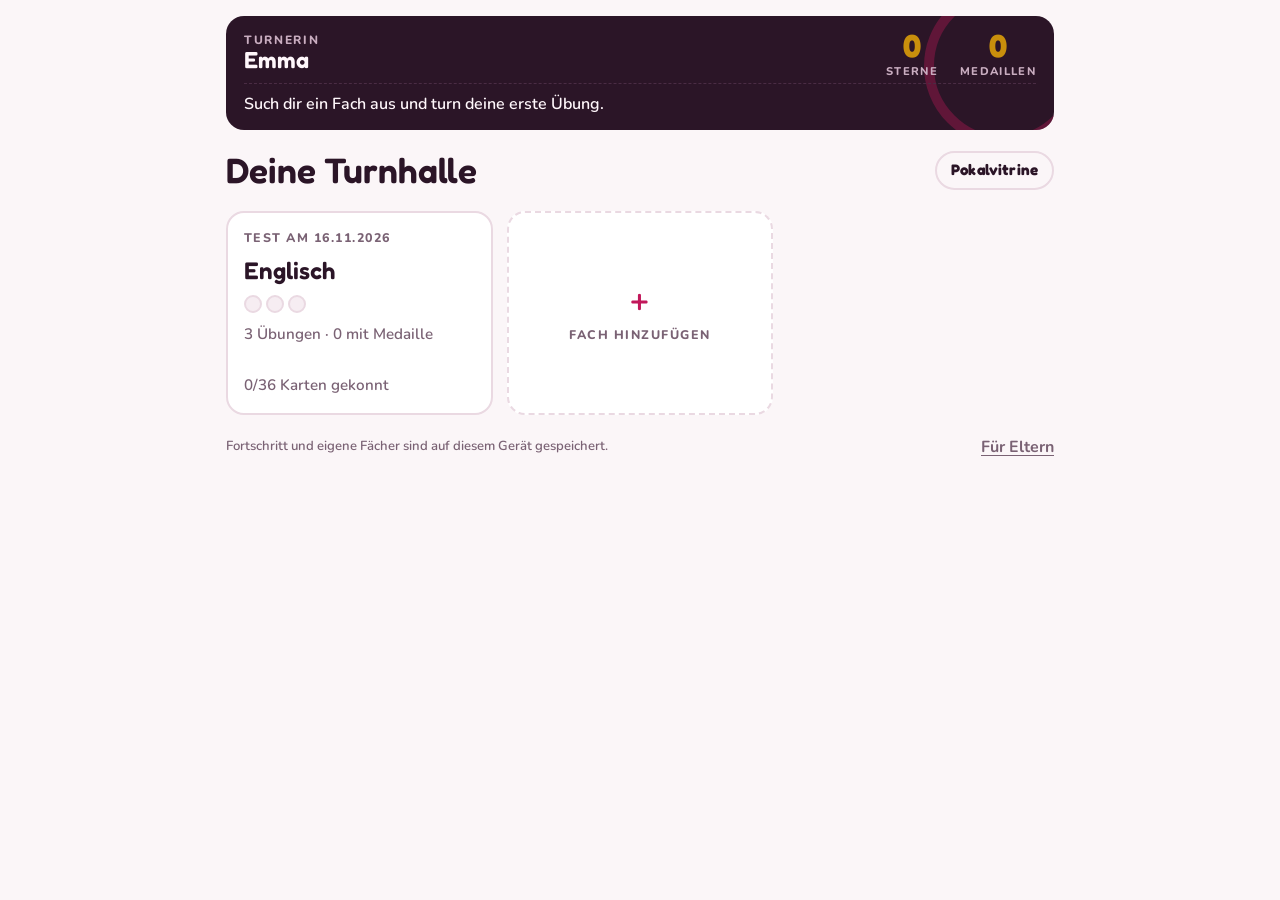
==== index.html @ 02ed82b4 "Emmas Turnhalle: Lernapp und Eltern-App für GitHub Pages Co-Authored-By: Claude Opus 5.5 <noreply@an" ====
<!doctype html>
<html lang="de">
<head>
<meta charset="utf-8">
<meta name="viewport" content="width=device-width,initial-scale=1,viewport-fit=cover">
<title>Emmas Turnhalle</title>
<meta name="theme-color" content="#2b1527">
<meta name="apple-mobile-web-app-capable" content="yes">
<meta name="mobile-web-app-capable" content="yes">
<meta name="apple-mobile-web-app-title" content="Turnhalle">
<link rel="icon" type="image/svg+xml" href="icons/icon.svg">
<link rel="icon" type="image/png" sizes="32x32" href="icons/icon-32.png">
<link rel="apple-touch-icon" href="icons/apple-touch-icon.png">
<link rel="manifest" href="manifest.webmanifest">
<link rel="preconnect" href="https://fonts.googleapis.com">
<link rel="preconnect" href="https://fonts.gstatic.com" crossorigin>
<link rel="stylesheet" href="https://fonts.googleapis.com/css2?family=Fredoka:wght@500;600;700&family=Nunito:wght@400;600;700;800&display=swap">
<link rel="stylesheet" href="app.css">
<style>:root{padding-top:env(safe-area-inset-top,0px);padding-bottom:env(safe-area-inset-bottom,0px)}body{margin:0}img{max-width:100%}[hidden]{display:none!important}</style>
</head>
<body>
<canvas id="confetti" hidden></canvas>
<main class="wrap" id="app" aria-live="polite"></main>
<script src="content.js"></script>
<script src="app.js"></script>
</body>
</html>
---- app.css ----
/* Layout: one column "Turnhalle" — Wertungstafel oben, Schwebebalken als Fortschritt, Übungskarte darunter. Elternbereich unter #eltern im selben Stil, ruhiger. */
:root{
  --chalk:#fbf6f8;      /* Magnesia-Weiß, leicht beerig */
  --surface:#ffffff;
  --surface-2:#f6edf2;
  --ink:#2b1527;
  --muted:#7a6274;
  --line:#ead9e2;
  --berry:#c2185b;      /* Turnanzug: Akzent */
  --berry-ink:#ffffff;
  --berry-soft:#fbe3ee;
  --mat:#2c6bb0;        /* Turnmatte */
  --mat-soft:#e2edf9;
  --beam:#c99a6e;       /* Schwebebalken, Wildleder */
  --beam-dark:#8f6744;
  --gold:#c98f0c; --silver:#7f8c99; --bronze:#b0622f;
  --good:#1f8a5b; --good-soft:#e1f4ea; --bad:#cf3434; --bad-soft:#fbe5e5;
  --board-bg:#2b1527; --board-fg:#fff7fb; --board-muted:#c9adc0; --board-line:#4a2c44;
  --skin:#f1c7a5; --hair:#5a3825;
  --f-display:"Fredoka","Trebuchet MS",system-ui,sans-serif;
  --f-body:"Nunito",system-ui,-apple-system,"Segoe UI",sans-serif;
}
@media (prefers-color-scheme:dark){:root:not([data-theme="light"]){
  --chalk:#170e15; --surface:#22141f; --surface-2:#2c1a28; --ink:#f8ebf2; --muted:#b99cb0; --line:#3d2737;
  --berry:#ff5c9d; --berry-ink:#2a0716; --berry-soft:#3d1428; --mat:#6aa6ea; --mat-soft:#16263a;
  --beam:#b98b60; --beam-dark:#7a5636; --gold:#f1c24a; --silver:#c3ccd5; --bronze:#d98a57;
  --good:#57cf92; --good-soft:#143224; --bad:#ff7b7b; --bad-soft:#3a1717;
  --board-bg:#0e070c; --board-fg:#fff7fb; --board-muted:#b99cb0; --board-line:#3d2737; --hair:#3a2418;
  color-scheme:dark}}
:root[data-theme="dark"]{
  --chalk:#170e15; --surface:#22141f; --surface-2:#2c1a28; --ink:#f8ebf2; --muted:#b99cb0; --line:#3d2737;
  --berry:#ff5c9d; --berry-ink:#2a0716; --berry-soft:#3d1428; --mat:#6aa6ea; --mat-soft:#16263a;
  --beam:#b98b60; --beam-dark:#7a5636; --gold:#f1c24a; --silver:#c3ccd5; --bronze:#d98a57;
  --good:#57cf92; --good-soft:#143224; --bad:#ff7b7b; --bad-soft:#3a1717;
  --board-bg:#0e070c; --board-fg:#fff7fb; --board-muted:#b99cb0; --board-line:#3d2737; --hair:#3a2418;
  color-scheme:dark}
*{box-sizing:border-box}
html,body{background:var(--chalk);color:var(--ink)}
body{font-family:var(--f-body);font-size:16px;line-height:1.5;-webkit-font-smoothing:antialiased}
body::before{content:"";position:fixed;inset:0 0 auto;height:env(safe-area-inset-top,0px);z-index:10;background:var(--chalk)}
.wrap{max-width:860px;margin:0 auto;padding-left:max(16px,env(safe-area-inset-left,0px));padding-right:max(16px,env(safe-area-inset-right,0px));padding-block:16px 48px;display:flex;flex-direction:column;gap:20px}
h1,h2,h3{font-family:var(--f-display);font-weight:600;text-wrap:balance;margin:0;line-height:1.15}
h1{font-size:clamp(1.6rem,4.5vw,2.2rem)}
h2{font-size:clamp(1.2rem,3.4vw,1.5rem)}
h3{font-size:1.1rem}
p{margin:0}
button{font:inherit;color:inherit;cursor:pointer}
button:focus-visible,input:focus-visible,textarea:focus-visible,a:focus-visible{outline:3px solid var(--berry);outline-offset:2px}
.eyebrow{text-transform:uppercase;letter-spacing:.12em;font-size:.78rem;color:var(--muted);font-weight:800}
.muted{color:var(--muted)}
.row{display:flex;gap:10px;flex-wrap:wrap;align-items:center}
.spread{display:flex;gap:12px;flex-wrap:wrap;align-items:center;justify-content:space-between}
.num{font-variant-numeric:tabular-nums}

/* Buttons */
.btn{border:2px solid var(--line);background:var(--surface);border-radius:999px;padding:10px 18px;font-weight:700;font-family:var(--f-display);font-size:1.02rem;letter-spacing:.01em;transition:transform .08s,background .15s,border-color .15s}
.btn:hover{border-color:var(--muted)}
.btn:active{transform:translateY(1px)}
.btn:disabled{opacity:.45;cursor:not-allowed}
.btn.primary{background:var(--berry);color:var(--berry-ink);border-color:var(--berry)}
.btn.primary:hover{filter:brightness(1.07)}
.btn.mat{background:var(--mat);color:#fff;border-color:var(--mat)}
.btn.ghost{background:transparent}
.btn.danger{border-color:var(--bad);color:var(--bad);background:transparent}
.btn.small{padding:6px 14px;font-size:.95rem}
.back{background:none;border:0;color:var(--muted);font-weight:800;padding:4px 0;align-self:flex-start}
.back:hover{color:var(--ink)}
.linkbtn{background:none;border:0;padding:0;color:var(--muted);text-decoration:underline;text-underline-offset:3px;font-weight:700}

/* Wertungstafel */
.board{background:var(--board-bg);color:var(--board-fg);border-radius:18px;padding:14px 18px;display:grid;grid-template-columns:1fr auto auto;gap:6px 22px;align-items:center;position:relative;overflow:hidden}
.board::after{content:"";position:absolute;right:-30px;top:-30px;width:140px;height:140px;border:10px solid var(--berry);border-radius:50%;opacity:.35;pointer-events:none}
.board .who{font-family:var(--f-display);font-size:1.45rem;line-height:1.1;min-width:0;overflow-wrap:anywhere;font-weight:600}
.board .who small{display:block;font-family:var(--f-body);font-size:.75rem;letter-spacing:.14em;color:var(--board-muted);text-transform:uppercase;font-weight:800}
.digit{font-family:var(--f-display);font-weight:700;font-size:2rem;line-height:1;color:var(--gold);font-variant-numeric:tabular-nums;text-align:center;position:relative;z-index:1}
.digit small{display:block;font-family:var(--f-body);font-size:.7rem;letter-spacing:.12em;color:var(--board-muted);font-weight:800;margin-top:4px;text-transform:uppercase}
.board .ticker{grid-column:1/-1;border-top:1px dashed var(--board-line);padding-top:8px;font-weight:600;position:relative;z-index:1}
.ticker b{color:var(--gold)}

/* Fächer */
.grid{display:grid;grid-template-columns:repeat(auto-fill,minmax(230px,1fr));gap:14px}
.subj{background:var(--surface);border:2px solid var(--line);border-radius:18px;padding:16px;display:flex;flex-direction:column;gap:10px;text-align:left;min-width:0}
.subj:hover{border-color:var(--berry)}
.subj .meta{color:var(--muted);font-size:.95rem;font-weight:600}
.subj.add{border-style:dashed;align-items:center;justify-content:center;text-align:center;min-height:150px;color:var(--muted)}
.subj.add .plus{font-family:var(--f-display);font-size:2.2rem;color:var(--berry);line-height:1}
.bar{height:8px;background:var(--surface-2);border-radius:99px;overflow:hidden}
.bar i{display:block;height:100%;background:var(--berry);border-radius:99px}
.medals{display:flex;gap:4px;flex-wrap:wrap}
.m{width:18px;height:18px;border-radius:50%;display:inline-block;border:2px solid var(--line);background:var(--surface-2)}
.m.gold{background:var(--gold);border-color:var(--gold)}
.m.silber{background:var(--silver);border-color:var(--silver)}
.m.bronze{background:var(--bronze);border-color:var(--bronze)}
.empty{background:var(--surface);border:2px dashed var(--line);border-radius:18px;padding:22px;display:flex;flex-direction:column;gap:10px;align-items:flex-start}

/* Übungsliste */
.wk{background:var(--mat);color:#fff;border-radius:18px;padding:16px 18px;display:flex;gap:14px;align-items:center;justify-content:space-between;flex-wrap:wrap}
.wk p{opacity:.92;max-width:46ch}
.wk .eyebrow{color:#fff;opacity:.85}
.wk .btn{background:#fff;color:#1d3f66;border-color:#fff}
.plays{display:flex;flex-direction:column;gap:10px}
.play{background:var(--surface);border:1px solid var(--line);border-radius:16px;padding:14px 16px;display:grid;grid-template-columns:auto 1fr auto;gap:6px 14px;align-items:center}
.play .no{font-family:var(--f-display);font-weight:700;font-size:1.4rem;color:var(--muted);width:2ch;text-align:center;font-variant-numeric:tabular-nums}
.play .info{min-width:0;display:flex;flex-direction:column;gap:4px}
.play .actions{display:flex;gap:8px;flex-wrap:wrap;justify-content:flex-end}
.chips{display:flex;gap:6px;flex-wrap:wrap}
.chip{font-size:.8rem;font-weight:800;border:1px solid var(--line);border-radius:99px;padding:1px 10px;color:var(--muted)}
.chip.ok{border-color:var(--good);color:var(--good)}
.chip.gold{border-color:var(--gold);color:var(--gold)}
.chip.silber{border-color:var(--silver);color:var(--silver)}
.chip.bronze{border-color:var(--bronze);color:var(--bronze)}
@media (max-width:560px){
  .play{grid-template-columns:auto 1fr}
  .play .actions{grid-column:1/-1;justify-content:stretch}
  .play .actions .btn{flex:1}
}

/* Schwebebalken */
.gym{position:relative;height:112px;border-radius:16px;background:linear-gradient(var(--surface-2),var(--surface-2)) ;overflow:hidden;border:1px solid var(--line)}
.gym .floor{position:absolute;left:0;right:0;bottom:0;height:16px;background:var(--line)}
.gym .beam{position:absolute;left:6%;width:80%;bottom:42px;height:12px;border-radius:6px;background:var(--beam);box-shadow:inset 0 -3px 0 var(--beam-dark)}
.gym .leg{position:absolute;bottom:16px;width:6px;height:26px;background:var(--beam-dark);border-radius:2px}
.gym .tick{position:absolute;bottom:47px;width:2px;height:3px;background:var(--beam-dark);opacity:.6;transform:translateX(-50%)}
.gym .tick.done{background:var(--berry);opacity:1;height:4px}
.gym .matte{position:absolute;right:2%;width:11%;bottom:16px;height:10px;border-radius:4px 4px 0 0;background:var(--mat)}
.fig{position:absolute;bottom:54px;width:30px;height:40px;transform:translateX(-50%);transform-origin:50% 70%}
.fig.on-mat{bottom:26px}
.fig svg{display:block;width:100%;height:100%}
.fig.hop{animation:hop .75s cubic-bezier(.3,.7,.3,1) both}
.fig.wobble{animation:wobble .6s ease-in-out both}
.fig.dismount{animation:dismount 1s cubic-bezier(.3,.7,.3,1) both}
@keyframes hop{0%{left:var(--from);transform:translate(-50%,0) rotate(0)}50%{transform:translate(-50%,-38px) rotate(180deg)}100%{left:var(--to);transform:translate(-50%,0) rotate(360deg)}}
@keyframes wobble{0%,100%{transform:translateX(-50%) rotate(0)}20%{transform:translateX(-50%) rotate(-14deg)}45%{transform:translateX(-50%) rotate(11deg)}70%{transform:translateX(-50%) rotate(-6deg)}}
@keyframes dismount{0%{left:var(--from);bottom:54px;transform:translate(-50%,0) rotate(0)}55%{bottom:96px;transform:translate(-50%,0) rotate(400deg)}100%{left:var(--to);bottom:26px;transform:translate(-50%,0) rotate(720deg)}}
.status{display:flex;gap:10px;flex-wrap:wrap;justify-content:space-between;font-weight:700}
.status b{color:var(--berry)}
.timer{font-family:var(--f-display);font-weight:700;font-size:1.6rem;color:var(--berry);font-variant-numeric:tabular-nums;line-height:1}
.timer.low{color:var(--bad)}
.combo{display:inline-flex;gap:3px;align-items:center}
.combo i{width:10px;height:10px;border-radius:50%;background:var(--line);display:inline-block}
.combo i.on{background:var(--gold)}

/* Übungskarte */
.card{background:var(--surface);border:2px solid var(--line);border-radius:20px;padding:20px;display:flex;flex-direction:column;gap:16px}
.qtag{text-transform:uppercase;letter-spacing:.12em;font-size:.78rem;color:var(--berry);font-weight:800}
.q{font-size:clamp(1.12rem,3vw,1.35rem);font-weight:700;line-height:1.35;max-width:60ch}
.opts{display:grid;grid-template-columns:1fr 1fr;gap:10px}
@media (max-width:600px){.opts{grid-template-columns:1fr}}
.opt{text-align:left;background:var(--surface-2);border:2px solid transparent;border-radius:14px;padding:12px 14px;display:flex;gap:12px;align-items:flex-start;font-size:1.02rem;line-height:1.35;min-width:0;font-weight:600}
.opt:hover:not(:disabled){border-color:var(--berry)}
.opt .k{font-family:var(--f-display);font-weight:700;color:var(--muted);flex:none;width:1.5em;height:1.5em;border-radius:50%;background:var(--surface);display:grid;place-items:center;font-size:.9rem}
.opt.right{border-color:var(--good);background:var(--good-soft)}
.opt.wrong{border-color:var(--bad);background:var(--bad-soft)}
.opt:disabled{cursor:default}
.tf{display:grid;grid-template-columns:1fr 1fr;gap:10px}
.tf .opt{justify-content:center;font-family:var(--f-display);font-size:1.15rem}
.order-pool,.order-ans{display:flex;flex-wrap:wrap;gap:8px;min-height:52px;padding:8px;border-radius:14px}
.order-ans{border:2px dashed var(--line);counter-reset:o}
.tok{border:2px solid var(--line);background:var(--surface-2);border-radius:12px;padding:8px 12px;font-weight:700}
.order-ans .tok{border-color:var(--berry)}
.order-ans .tok::before{counter-increment:o;content:counter(o) ". ";color:var(--berry)}
.order-ans .tok.right{border-color:var(--good)}
.order-ans .tok.wrong{border-color:var(--bad)}
.vocab{font-family:var(--f-display);font-weight:600;font-size:clamp(1.6rem,6vw,2.2rem);color:var(--berry);line-height:1.15;overflow-wrap:anywhere}
.gap{display:inline-block;min-width:5ch;border-bottom:3px solid var(--berry);color:var(--good);padding:0 4px}
.wform{display:flex;flex-direction:column;gap:10px}
#w-in{font-size:1.3rem;padding:12px 14px;font-weight:700}
#w-in.right{border-color:var(--good);background:var(--good-soft)}
#w-in.wrong{border-color:var(--bad);background:var(--bad-soft)}
.hintline{font-size:1.05rem;letter-spacing:.04em}
.sr{position:absolute;width:1px;height:1px;overflow:hidden;clip:rect(0 0 0 0)}
label.check{flex-direction:row;align-items:center;gap:10px;text-transform:none;letter-spacing:0;font-size:1rem;color:var(--ink);font-weight:700}
label.check input{width:22px;height:22px;flex:none;accent-color:var(--berry)}
.feedback{border-radius:14px;padding:14px 16px;display:flex;flex-direction:column;gap:8px;border:2px solid}
.feedback.good{border-color:var(--good);background:var(--good-soft)}
.feedback.bad{border-color:var(--bad);background:var(--bad-soft)}
.feedback .call{font-family:var(--f-display);font-size:1.2rem;font-weight:700}
.feedback.good .call{color:var(--good)}
.feedback.bad .call{color:var(--bad)}
.feedback .sol{font-weight:800}

/* Karteikarten (Aufwärmen) */
.flash{perspective:1200px;min-height:240px;border:0;background:none;padding:0;text-align:left;width:100%}
.flash-in{position:relative;min-height:240px;transition:transform .45s;transform-style:preserve-3d}
.flash.flip .flash-in{transform:rotateY(180deg)}
.face{position:absolute;inset:0;backface-visibility:hidden;-webkit-backface-visibility:hidden;border-radius:20px;padding:22px;display:flex;flex-direction:column;gap:12px;justify-content:center;border:2px solid var(--line);background:var(--surface);overflow:auto}
.face.ans{transform:rotateY(180deg);background:var(--berry-soft);border-color:var(--berry)}
.face .big{font-size:clamp(1.12rem,3vw,1.35rem);font-weight:700;line-height:1.35}
.face .hint{text-transform:uppercase;letter-spacing:.12em;font-size:.76rem;color:var(--muted);font-weight:800}

/* Wertung */
.finale{text-align:center;align-items:center;padding-block:26px;border-color:var(--berry)}
.finale h1{font-size:clamp(2rem,8vw,3.4rem);color:var(--berry)}
.pts{font-size:1.15rem;font-weight:700}
.pts b{color:var(--berry)}
.judges{display:grid;grid-template-columns:repeat(3,minmax(0,1fr));gap:10px;width:100%;max-width:420px}
.judge{background:var(--board-bg);color:var(--board-fg);border-radius:12px;padding:10px 6px;text-align:center}
.judge b{display:block;font-family:var(--f-display);font-size:1.7rem;color:var(--gold);font-variant-numeric:tabular-nums;line-height:1.1}
.judge span{font-size:.7rem;letter-spacing:.1em;text-transform:uppercase;color:var(--board-muted);font-weight:800}
.medal{width:86px;height:110px}
.statgrid{display:grid;grid-template-columns:repeat(auto-fit,minmax(120px,1fr));gap:10px;width:100%}
.stat{background:var(--surface-2);border-radius:14px;padding:10px;text-align:center}
.stat b{display:block;font-family:var(--f-display);font-size:1.7rem;color:var(--berry);font-variant-numeric:tabular-nums;line-height:1.1}
.stat span{text-transform:uppercase;letter-spacing:.08em;font-size:.74rem;color:var(--muted);font-weight:800}
#confetti{position:fixed;inset:0;pointer-events:none;z-index:50}

/* Formulare */
label{text-transform:uppercase;letter-spacing:.08em;font-weight:800;font-size:.8rem;color:var(--muted);display:flex;flex-direction:column;gap:6px}
input,textarea{font:inherit;color:var(--ink);background:var(--surface);border:2px solid var(--line);border-radius:12px;padding:10px 12px;text-transform:none;letter-spacing:normal;font-family:var(--f-body);font-size:1rem;width:100%;font-weight:600}
textarea{min-height:280px;font-family:ui-monospace,"SF Mono",Menlo,Consolas,monospace;font-size:.92rem;line-height:1.5;font-weight:400}
.formgrid{display:grid;grid-template-columns:2fr 1fr;gap:12px}
@media (max-width:560px){.formgrid{grid-template-columns:1fr}}
.help{background:var(--surface);border:1px solid var(--line);border-radius:14px;padding:14px 16px;display:flex;flex-direction:column;gap:8px;font-size:.95rem}
.help code{font-family:ui-monospace,Menlo,Consolas,monospace;background:var(--surface-2);padding:1px 6px;border-radius:6px;color:var(--berry)}
.err{color:var(--bad);font-weight:700}
.okmsg{color:var(--good);font-weight:700}
.confirm{border:2px solid var(--bad);border-radius:14px;padding:12px 14px;display:flex;gap:10px;flex-wrap:wrap;align-items:center;justify-content:space-between}

/* Abzeichen */
.badges{display:grid;grid-template-columns:repeat(auto-fill,minmax(190px,1fr));gap:10px}
.badge{border:2px solid var(--line);border-radius:16px;padding:12px;display:flex;gap:12px;align-items:center;background:var(--surface);opacity:.5}
.badge.on{opacity:1;border-color:var(--gold)}
.badge .ic{width:42px;height:42px;flex:none;border-radius:50%;display:grid;place-items:center;background:var(--board-bg);font-family:var(--f-display);color:var(--gold);font-size:.85rem;font-weight:700}
.badge b{display:block;font-family:var(--f-display);font-size:1.02rem;font-weight:600}
.badge span{font-size:.85rem;color:var(--muted);line-height:1.3;display:block}
.sync{font-size:.82rem;color:var(--muted);font-weight:600}
.foot{display:flex;justify-content:space-between;gap:12px;flex-wrap:wrap;align-items:center}

/* Elternbereich */
.ptop{display:flex;justify-content:space-between;align-items:center;gap:12px;flex-wrap:wrap;border-bottom:2px solid var(--line);padding-bottom:12px}
.ptop h1{font-size:clamp(1.4rem,4vw,1.9rem)}
.tabs{display:flex;gap:6px;flex-wrap:wrap}
.tabs button{border:2px solid var(--line);background:var(--surface);border-radius:999px;padding:6px 14px;font-weight:800}
.tabs button[aria-pressed="true"]{background:var(--ink);color:var(--chalk);border-color:var(--ink)}
.panel{background:var(--surface);border:1px solid var(--line);border-radius:16px;padding:16px;display:flex;flex-direction:column;gap:12px;min-width:0}
.kpis{display:grid;grid-template-columns:repeat(4,minmax(0,1fr));gap:10px}
@media (max-width:620px){.kpis{grid-template-columns:repeat(2,minmax(0,1fr))}}
.kpi{background:var(--surface);border:1px solid var(--line);border-radius:14px;padding:12px}
.kpi b{display:block;font-family:var(--f-display);font-size:1.7rem;line-height:1.1;font-variant-numeric:tabular-nums}
.kpi > span{font-size:.85rem;color:var(--muted);font-weight:600}
.tablewrap{overflow-x:auto}
table{border-collapse:collapse;width:100%;font-variant-numeric:tabular-nums;font-size:.95rem}
th{font-size:.74rem;font-weight:800;letter-spacing:.08em;text-transform:uppercase;color:var(--muted);text-align:left;padding:8px 6px;border-bottom:1px solid var(--line);white-space:nowrap}
td{padding:9px 6px;border-bottom:1px solid var(--line);vertical-align:top}
td.r,th.r{text-align:right;white-space:nowrap}
.act{display:flex;flex-direction:column}
.act li{list-style:none;display:grid;grid-template-columns:auto 1fr auto;gap:4px 12px;padding:10px 0;border-bottom:1px solid var(--line);align-items:center}
.act ul{margin:0;padding:0}
.act .when{font-size:.85rem;color:var(--muted);font-weight:700;white-space:nowrap}
.act .what{min-width:0}
.act .res{font-weight:800;white-space:nowrap}
.miss li{list-style:none;padding:10px 0;border-bottom:1px solid var(--line);display:flex;gap:12px;justify-content:space-between;align-items:flex-start}
.miss ul{margin:0;padding:0}
.miss .n{flex:none;font-weight:800;color:var(--bad);font-variant-numeric:tabular-nums}
.pin{max-width:360px;align-self:center;width:100%;margin-top:6vh}
.pin input{font-family:var(--f-display);font-size:1.6rem;letter-spacing:.4em;text-align:center}
@media (prefers-reduced-motion:reduce){*{transition:none!important;animation:none!important}}
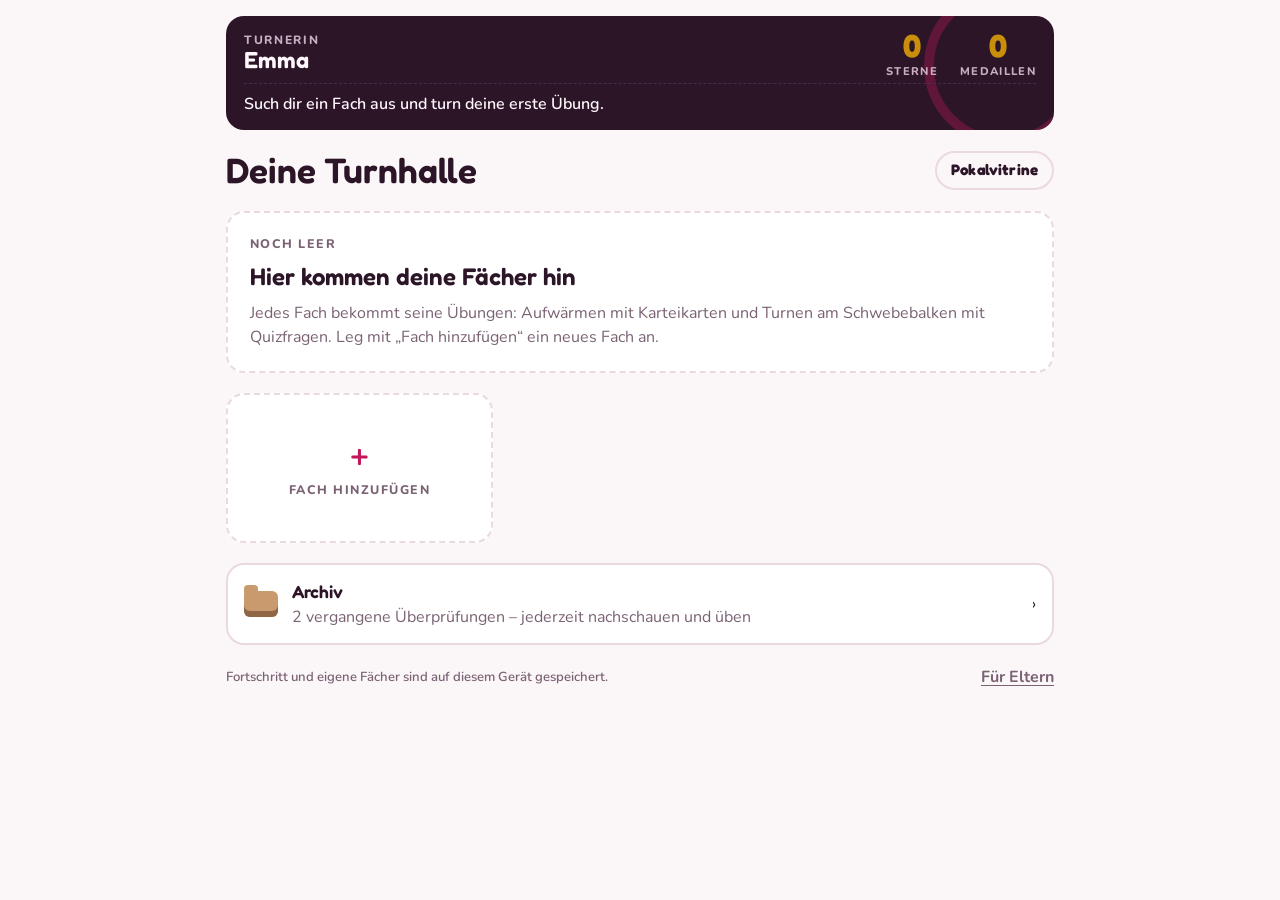
==== commit ce553058: "Archiv: vergangene Tests und Schularbeiten wandern nach 3 Tagen automatisch ins Archiv - Lernapp: Ar" ====
--- a/index.html
+++ b/index.html
@@ -22,6 +22,7 @@
 <canvas id="confetti" hidden></canvas>
 <main class="wrap" id="app" aria-live="polite"></main>
 <script src="content.js"></script>
+<script src="archive.js"></script>
 <script src="app.js"></script>
 </body>
 </html>
--- a/app.css
+++ b/app.css
@@ -255,3 +255,23 @@
 .pin{max-width:360px;align-self:center;width:100%;margin-top:6vh}
 .pin input{font-family:var(--f-display);font-size:1.6rem;letter-spacing:.4em;text-align:center}
 @media (prefers-reduced-motion:reduce){*{transition:none!important;animation:none!important}}
+.sechead{display:flex;flex-direction:column;gap:2px;margin-top:6px}
+.tests{display:grid;grid-template-columns:repeat(auto-fit,minmax(180px,1fr));gap:10px}
+.testcard{background:var(--berry-soft);border:2px solid var(--berry);border-radius:16px;padding:12px 14px;display:flex;flex-direction:column;gap:2px}
+.testcard b{font-family:var(--f-display);font-size:1.15rem;font-weight:600}
+.sent{font-family:var(--f-display);font-weight:600;font-size:clamp(1.15rem,4.4vw,1.45rem);color:var(--berry);line-height:1.3;overflow-wrap:anywhere}
+.readtext{white-space:pre-line;background:var(--mat-soft);border-radius:14px;padding:12px 14px;font-size:.98rem;line-height:1.55;max-height:46vh;overflow:auto}
+.archtile{display:flex;align-items:center;gap:14px;width:100%;text-align:left;background:var(--surface);border:2px solid var(--line);border-radius:18px;padding:14px 16px;font:inherit;color:var(--ink)}
+.archtile:hover{border-color:var(--muted)}
+.archtile > span:nth-child(2){flex:1;min-width:0;display:flex;flex-direction:column}
+.archtile b,.archfolder b{font-family:var(--f-display);font-weight:600;font-size:1.1rem}
+.folder{width:34px;height:26px;flex:none;border-radius:4px 6px 6px 6px;background:var(--beam);position:relative;box-shadow:inset 0 -6px 0 var(--beam-dark)}
+.folder::before{content:"";position:absolute;left:0;top:-6px;width:14px;height:8px;border-radius:4px 4px 0 0;background:var(--beam)}
+.archfolder{background:var(--surface);border:2px solid var(--line);border-radius:18px;overflow:hidden}
+.archfolder summary{display:flex;align-items:center;gap:14px;padding:14px 16px;cursor:pointer;list-style:none}
+.archfolder summary::-webkit-details-marker{display:none}
+.archfolder summary > span:nth-child(2){display:flex;flex-direction:column;min-width:0}
+.archfolder[open] summary{border-bottom:1px solid var(--line)}
+.archbody{padding:12px;display:flex;flex-direction:column;gap:10px;align-items:stretch}
+.archbody > .btn{align-self:flex-start}
+.archsec{font-size:1rem;margin-top:6px}
